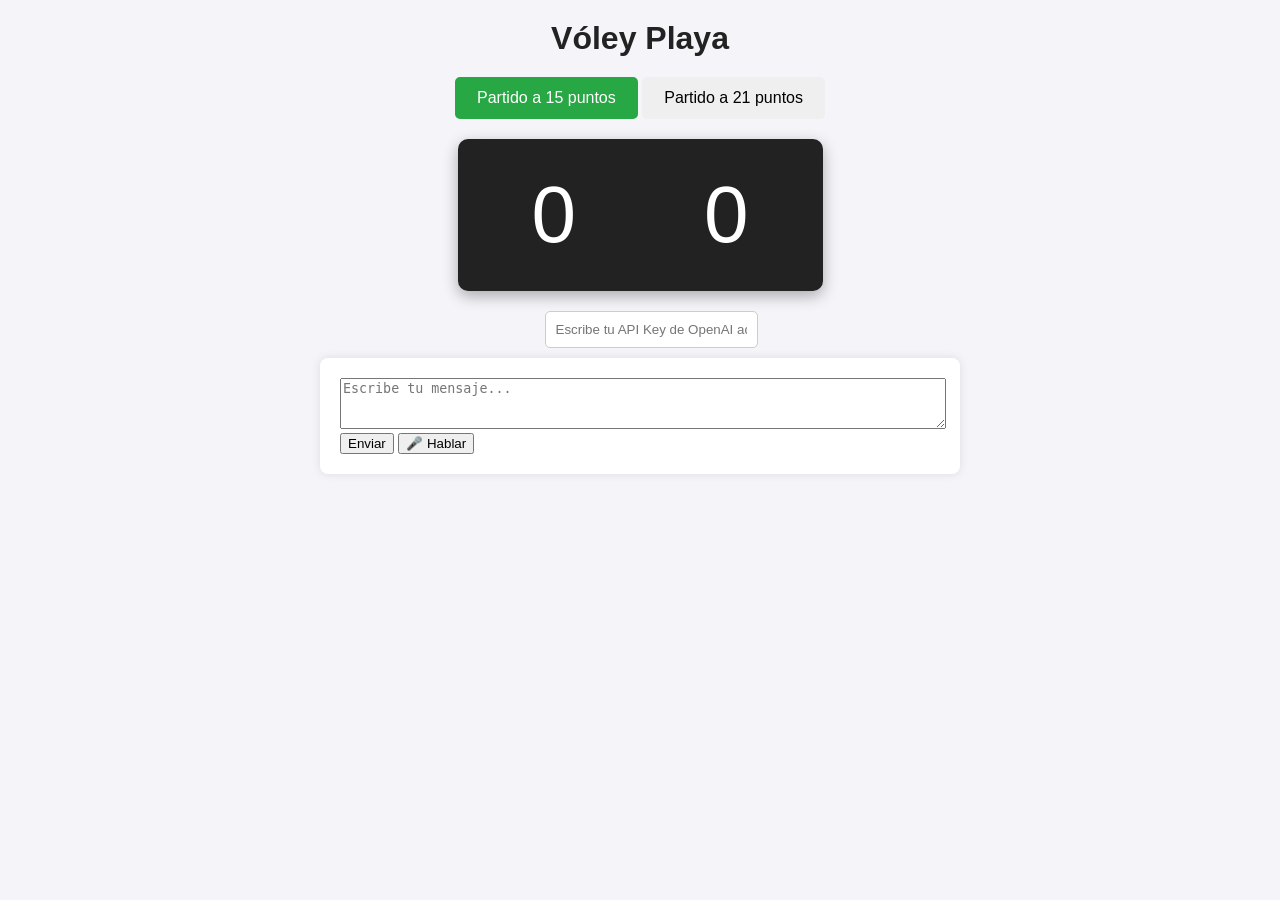
==== index.html @ 0c1d7a26 "Update index.html" ====
<!DOCTYPE html>
<html lang="en">
<head>
  <meta charset="UTF-8">
  <meta name="viewport" content="width=device-width, initial-scale=1.0">
  <title>Chat con OpenAI</title>
  <style>
    body {
      font-family: Arial, sans-serif;
      background-color: #f4f4f9;
      display: flex;
      align-items: center;
      height: 100vh;
      margin: 0;
      flex-direction: column;
    }
    #chatBox {
      width: 90%;
      max-width: 600px;
      margin: 0 auto;
      background-color: #fff;
      padding: 20px;
      border-radius: 8px;
      box-shadow: 0 0 10px rgba(0, 0, 0, 0.1);
    }
    .message {
      margin: 10px 0;
      padding: 10px;
      border-radius: 5px;
    }
    .user {
      background-color: #d1e7fd;
      text-align: right;
    }
    .assistant {
      background-color: #f8d7da;
    }
    #inputContainer {
        margin-top: 20px;
	margin-bottom: 10px;
    }
    #textInput {
        width: 100%;
        padding: 10px;
        border-radius: 5px;
        border: 1px solid #ccc;
    }
    .title {
      font-size: 2rem;
      font-weight: bold;
      margin-top: 20px;
      margin-bottom: 20px;
      color: #222;
    }
    .scoreboard {
      text-align: center;
      background: #222;
      color: #fff;
      border-radius: 10px;
      padding: 20px;
      box-shadow: 0 5px 15px rgba(0, 0, 0, 0.3);
      width: 90%;
      max-width: 325px;
    }
    .teams {
      display: flex;
      justify-content: space-between;
      gap: 20px;
      align-items: center;
    }
    .team {
      flex: 1;
      padding: 10px;
      border-radius: 8px;
      transition: background-color 0.3s;
    }
    .team.winning {
      background-color: #28a745;
      color: #fff;
    }
    .team-score {
      font-size: 5rem;
    }
    .match-buttons {
      margin-bottom: 20px;
    }
    .match-button {
      padding: 10px 20px;
      font-size: 1rem;
      border-radius: 5px;
      border: 2px solid transparent;
      cursor: pointer;
      transition: all 0.3s ease;
    }
    .match-button.active {
      background-color: #28a745;
      color: white;
      border-color: #28a745;
    }
    .match-button:not(.active):hover {
      background-color: #d1d1d1;
    }
  </style>
</head>
<body>
  <div class="title">Vóley Playa</div>
  <div class="match-buttons">
    <button class="match-button active" id="button15" onclick="updateMatchButtonStyles(15)">Partido a 15 puntos</button>
    <button class="match-button" id="button21" onclick="updateMatchButtonStyles(21)">Partido a 21 puntos</button>
  </div>
  <div class="scoreboard">
    <div class="teams">
      <div id="team1" class="team">
        <div class="team-score" id="score1">0</div>
      </div>
      <div id="team2" class="team">
        <div class="team-score" id="score2">0</div>
      </div>
    </div>
  </div>
  <div id="inputContainer">
    <input type="text" id="textInput" placeholder="Escribe tu API Key de OpenAI aquí...">
  </div>
  <div id="chatBox">
    <div id="messages"></div>
    <textarea id="userInput" placeholder="Escribe tu mensaje..." rows="3" style="width: 100%;"></textarea>
    <button onclick="sendMessage()">Enviar</button>
    <button onclick="startVoiceInput()">🎤 Hablar</button>
  </div>

  <script>

    function updateMatchButtonStyles(selectedPoints) {
      const button15 = document.getElementById('button15');
      const button21 = document.getElementById('button21');

      if (selectedPoints === 15) {
        button15.classList.add('active');
        button21.classList.remove('active');
      } else if (selectedPoints === 21) {
        button21.classList.add('active');
        button15.classList.remove('active');
      }
    }

const messagesHistory = [
  {
    role: "system",
    content: "Eres un asistente que lleva el marcador de un partido de voley playa. Ejemplos: 'Puntuación 1 0 ganando equipo A.', 'Puntuación 0 0 empate.', solamente puedes decirlo así"
  }
];

async function sendMessage() {
  const userInput = document.getElementById('userInput').value;
  if (!userInput.trim()) return;

  addMessage('user', userInput);

  messagesHistory.push({
    role: "user",
    content: userInput
  });

  const assistantResponse = await chatWithOpenAI(messagesHistory);

  addMessage('assistant', assistantResponse);

  // Lee en voz alta la respuesta del asistente
  speak(assistantResponse);

  document.getElementById('userInput').value = '';
}

function addMessage(role, content) {
  const messagesDiv = document.getElementById('messages');
  const messageDiv = document.createElement('div');
  messageDiv.className = `message ${role}`;
  messageDiv.innerText = content;
  messagesDiv.appendChild(messageDiv);
  messagesDiv.scrollTop = messagesDiv.scrollHeight;
}

async function chatWithOpenAI(history) {
  const apiKey = document.getElementById('textInput').value; // Reemplaza con tu clave de API de OpenAI
  try {
    const response = await fetch('https://api.openai.com/v1/chat/completions', {
      method: 'POST',
      headers: {
        'Content-Type': 'application/json',
        'Authorization': `Bearer ${apiKey}`
      },
      body: JSON.stringify({
        model: "gpt-4o-mini",
        messages: history
      })
    });

    const data = await response.json();
    const assistantMessage = data.choices[0].message.content;

    // Procesar la respuesta similar al código en Python
    const processedMessage = processResponse(assistantMessage);
    history.push({ role: "assistant", content: processedMessage });

    return processedMessage;

  } catch (error) {
    console.error("Error al comunicarse con la API:", error);
    return "Error al obtener respuesta.";
  }
}

function processResponse(response) {
  let A = 0, B = 0;
  if (response.length >= 12) {
    const parts = response.match(/\d+/g);
    if (parts && parts.length >= 2) {
      A = parseInt(parts[0], 10);
      B = parseInt(parts[1], 10);
    }

    document.getElementById('score1').innerText = A;
    document.getElementById('score2').innerText = B;

    const team1 = document.getElementById('team1');
    const team2 = document.getElementById('team2');

if (A > B) {
	team1.classList.add('winning');
	team2.classList.remove('winning');
} else if (B > A) {
	team2.classList.add('winning');
	team1.classList.remove('winning');
} else {
	team1.classList.remove('winning');
	team2.classList.remove('winning');
}
    let fin=15; let cambio=5;
    const button = document.getElementById('button15'); 
    if (button.classList.contains('active')) {
	fin = 15;
	cambio = 5;
    } else {
	fin = 21;
	cambio = 7;
    }
		
    if (A === 15 || B === 15) {
      response = "Fin del partido, " + response;
      response = response.replace("ganando", "gana el");
    }
    if ((A + B) % cambio === 0 && (A !== 0 || B !== 0)) {
      response += " Cambio de campo.";
    }
  }
  return response;
}

// Función para leer en voz alta
function speak(text) {
  if ('speechSynthesis' in window) {
    const utterance = new SpeechSynthesisUtterance(text);
    utterance.lang = 'es-ES'; // Configura el idioma a español
    window.speechSynthesis.speak(utterance);
  } else {
    console.warn("El navegador no soporta la API de Speech Synthesis");
  }
}

// Función para reconocimiento de voz
function startContinuousRecognition() {
  if (!('webkitSpeechRecognition' in window)) {
    alert("Tu navegador no soporta reconocimiento de voz");
    return;
  }
  const recognition = new webkitSpeechRecognition();
  recognition.lang = 'es-ES'; // Configura el idioma a español
  recognition.interimResults = true; // No mostrar resultados intermedios
  recognition.continuous = false; // Reconocimiento continuo
  //recognition.maxAlternatives = 1; // Solo una interpretación de lo dicho
  
  let noisMuted = true;

  // Pausa temporal para ignorar resultados
  function muteRecognition(duration = 4000) {
	console.log("Reconocimiento silenciado");
    isMuted = true;
    setTimeout(() => {
		console.log("Reconocimiento habilitado");
		isMuted = false;
    }, 4000);
  }

  recognition.start();

  recognition.onresult = (event) => {
	if (noisMuted) {
		console.log("Dentro");
		let interimTranscript = '';
		let finalTranscript = '';

		for (let i = event.resultIndex; i < event.results.length; i++) {
		  const transcript = event.results[i][0].transcript;
		  if (event.results[i].isFinal) {
			finalTranscript += transcript;
		  } else {
			interimTranscript += transcript;
		  }
		}

		document.getElementById('userInput').value = interimTranscript;

		if (finalTranscript.toLowerCase().includes("marcador")) {
		  const messageStart = finalTranscript.toLowerCase().indexOf("marcador") + 9;
		  const messageContent = finalTranscript.substring(messageStart).trim();

		  if (messageContent) {
			document.getElementById('userInput').value = messageContent;
			sendMessage();
			//recognition.stop();
			//setTimeout(() => recognition.start(), 1000);
			// Silencia el reconocimiento durante un segundo
			//muteRecognition(4000);
			noisMuted = false;
			setTimeout(() => {
				console.log("Reconocimiento habilitado");
				recognition.stop();
				noisMuted = true;
			}, 1000);
		  }
		}
	}
  };

  recognition.onerror = (event) => {
    const nof = "No furula";
    document.getElementById('userInput').value = event.error;
    console.error("Error en el reconocimiento de voz:", event.error);
    //recognition.start();
  };

  recognition.onend = () => {
    //const nnof = "fin";
    //document.getElementById('userInput').value = nnof;
    console.log("Reconocimiento de voz finalizado");
    recognition.start();
  };
}
// Iniciar reconocimiento continuo al cargar la página
window.onload = () => {
  startContinuousRecognition();
};
  </script>
</body>
</html>
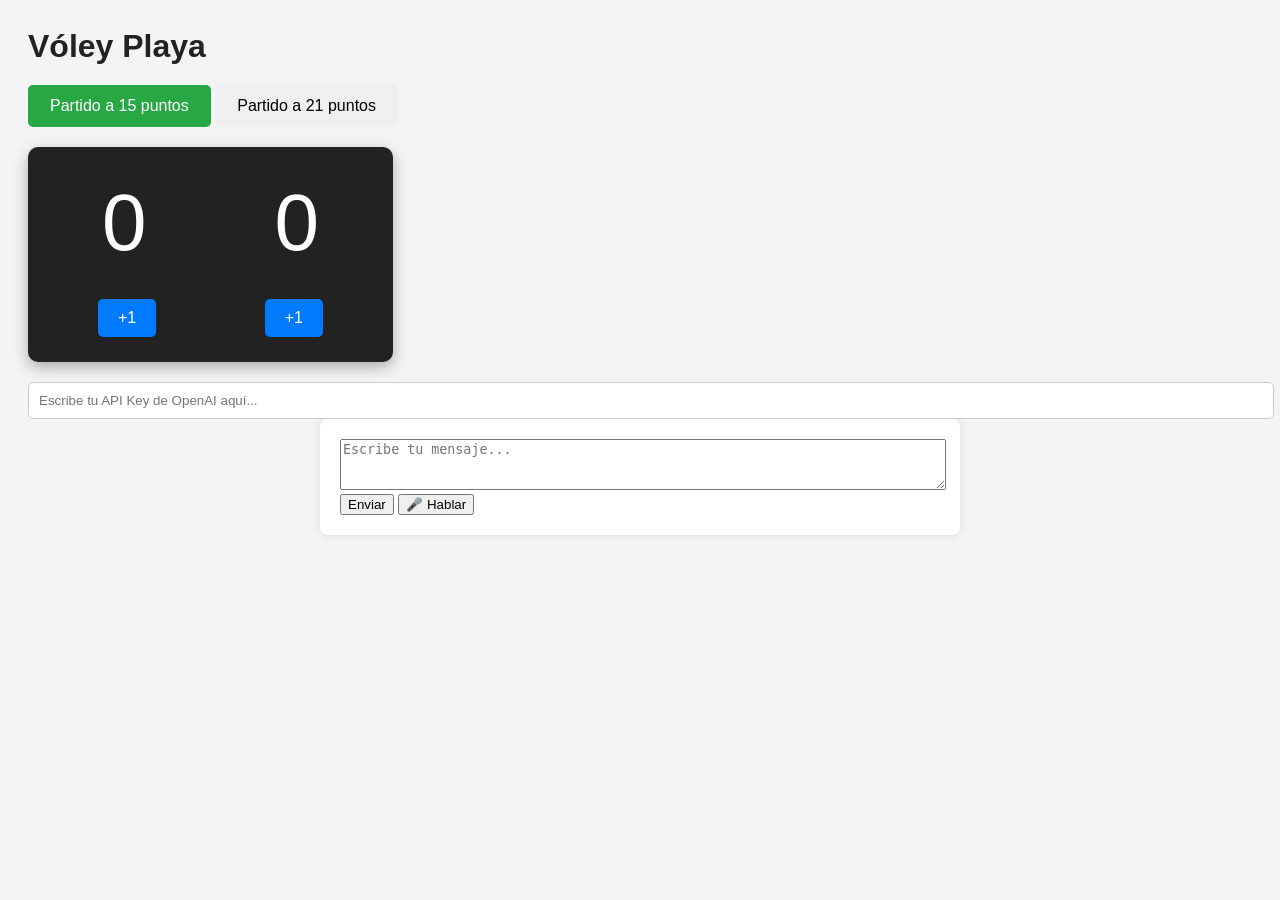
==== commit 90d22922: "Quito el código JavaScript" ====
--- a/index.html
+++ b/index.html
@@ -7,15 +7,11 @@
   <style>
     body {
       font-family: Arial, sans-serif;
-      background-color: #f4f4f9;
-      display: flex;
-      align-items: center;
-      height: 100vh;
-      margin: 0;
-      flex-direction: column;
+      background-color: #f4f4f4;
+      padding: 20px;
     }
     #chatBox {
-      width: 90%;
+      width: 100%;
       max-width: 600px;
       margin: 0 auto;
       background-color: #fff;
@@ -37,7 +33,6 @@
     }
     #inputContainer {
         margin-top: 20px;
-	margin-bottom: 10px;
     }
     #textInput {
         width: 100%;
@@ -48,7 +43,6 @@
     .title {
       font-size: 2rem;
       font-weight: bold;
-      margin-top: 20px;
       margin-bottom: 20px;
       color: #222;
     }
@@ -78,8 +72,31 @@
       background-color: #28a745;
       color: #fff;
     }
+    .team-name {
+      font-size: 1.5rem;
+      margin-bottom: 5px;
+    }
     .team-score {
       font-size: 5rem;
+    }
+    .buttons {
+      display: flex;
+      justify-content: space-between;
+      margin-top: 15px;
+    }
+    .button {
+      padding: 10px 20px;
+      background-color: #007bff;
+      color: white;
+      border: none;
+      border-radius: 5px;
+      font-size: 1rem;
+      cursor: pointer;
+      margin: 5px 50px;
+      transition: background-color 0.3s;
+    }
+    .button:hover {
+      background-color: #0056b3;
     }
     .match-buttons {
       margin-bottom: 20px;
@@ -111,11 +128,17 @@
   <div class="scoreboard">
     <div class="teams">
       <div id="team1" class="team">
+        <!--<div class="team-name">Equipo 1</div>-->
         <div class="team-score" id="score1">0</div>
       </div>
       <div id="team2" class="team">
+        <!--<div class="team-name">Equipo 2</div>-->
         <div class="team-score" id="score2">0</div>
       </div>
+    </div>
+    <div class="buttons">
+      <button class="button" onclick="incrementScore('team1')">+1</button>
+      <button class="button" onclick="incrementScore('team2')">+1</button>
     </div>
   </div>
   <div id="inputContainer">
@@ -128,228 +151,6 @@
     <button onclick="startVoiceInput()">🎤 Hablar</button>
   </div>
 
-  <script>
-
-    function updateMatchButtonStyles(selectedPoints) {
-      const button15 = document.getElementById('button15');
-      const button21 = document.getElementById('button21');
-
-      if (selectedPoints === 15) {
-        button15.classList.add('active');
-        button21.classList.remove('active');
-      } else if (selectedPoints === 21) {
-        button21.classList.add('active');
-        button15.classList.remove('active');
-      }
-    }
-
-const messagesHistory = [
-  {
-    role: "system",
-    content: "Eres un asistente que lleva el marcador de un partido de voley playa. Ejemplos: 'Puntuación 1 0 ganando equipo A.', 'Puntuación 0 0 empate.', solamente puedes decirlo así"
-  }
-];
-
-async function sendMessage() {
-  const userInput = document.getElementById('userInput').value;
-  if (!userInput.trim()) return;
-
-  addMessage('user', userInput);
-
-  messagesHistory.push({
-    role: "user",
-    content: userInput
-  });
-
-  const assistantResponse = await chatWithOpenAI(messagesHistory);
-
-  addMessage('assistant', assistantResponse);
-
-  // Lee en voz alta la respuesta del asistente
-  speak(assistantResponse);
-
-  document.getElementById('userInput').value = '';
-}
-
-function addMessage(role, content) {
-  const messagesDiv = document.getElementById('messages');
-  const messageDiv = document.createElement('div');
-  messageDiv.className = `message ${role}`;
-  messageDiv.innerText = content;
-  messagesDiv.appendChild(messageDiv);
-  messagesDiv.scrollTop = messagesDiv.scrollHeight;
-}
-
-async function chatWithOpenAI(history) {
-  const apiKey = document.getElementById('textInput').value; // Reemplaza con tu clave de API de OpenAI
-  try {
-    const response = await fetch('https://api.openai.com/v1/chat/completions', {
-      method: 'POST',
-      headers: {
-        'Content-Type': 'application/json',
-        'Authorization': `Bearer ${apiKey}`
-      },
-      body: JSON.stringify({
-        model: "gpt-4o-mini",
-        messages: history
-      })
-    });
-
-    const data = await response.json();
-    const assistantMessage = data.choices[0].message.content;
-
-    // Procesar la respuesta similar al código en Python
-    const processedMessage = processResponse(assistantMessage);
-    history.push({ role: "assistant", content: processedMessage });
-
-    return processedMessage;
-
-  } catch (error) {
-    console.error("Error al comunicarse con la API:", error);
-    return "Error al obtener respuesta.";
-  }
-}
-
-function processResponse(response) {
-  let A = 0, B = 0;
-  if (response.length >= 12) {
-    const parts = response.match(/\d+/g);
-    if (parts && parts.length >= 2) {
-      A = parseInt(parts[0], 10);
-      B = parseInt(parts[1], 10);
-    }
-
-    document.getElementById('score1').innerText = A;
-    document.getElementById('score2').innerText = B;
-
-    const team1 = document.getElementById('team1');
-    const team2 = document.getElementById('team2');
-
-if (A > B) {
-	team1.classList.add('winning');
-	team2.classList.remove('winning');
-} else if (B > A) {
-	team2.classList.add('winning');
-	team1.classList.remove('winning');
-} else {
-	team1.classList.remove('winning');
-	team2.classList.remove('winning');
-}
-    let fin=15; let cambio=5;
-    const button = document.getElementById('button15'); 
-    if (button.classList.contains('active')) {
-	fin = 15;
-	cambio = 5;
-    } else {
-	fin = 21;
-	cambio = 7;
-    }
-		
-    if (A === 15 || B === 15) {
-      response = "Fin del partido, " + response;
-      response = response.replace("ganando", "gana el");
-    }
-    if ((A + B) % cambio === 0 && (A !== 0 || B !== 0)) {
-      response += " Cambio de campo.";
-    }
-  }
-  return response;
-}
-
-// Función para leer en voz alta
-function speak(text) {
-  if ('speechSynthesis' in window) {
-    const utterance = new SpeechSynthesisUtterance(text);
-    utterance.lang = 'es-ES'; // Configura el idioma a español
-    window.speechSynthesis.speak(utterance);
-  } else {
-    console.warn("El navegador no soporta la API de Speech Synthesis");
-  }
-}
-
-// Función para reconocimiento de voz
-function startContinuousRecognition() {
-  if (!('webkitSpeechRecognition' in window)) {
-    alert("Tu navegador no soporta reconocimiento de voz");
-    return;
-  }
-  const recognition = new webkitSpeechRecognition();
-  recognition.lang = 'es-ES'; // Configura el idioma a español
-  recognition.interimResults = true; // No mostrar resultados intermedios
-  recognition.continuous = false; // Reconocimiento continuo
-  //recognition.maxAlternatives = 1; // Solo una interpretación de lo dicho
-  
-  let noisMuted = true;
-
-  // Pausa temporal para ignorar resultados
-  function muteRecognition(duration = 4000) {
-	console.log("Reconocimiento silenciado");
-    isMuted = true;
-    setTimeout(() => {
-		console.log("Reconocimiento habilitado");
-		isMuted = false;
-    }, 4000);
-  }
-
-  recognition.start();
-
-  recognition.onresult = (event) => {
-	if (noisMuted) {
-		console.log("Dentro");
-		let interimTranscript = '';
-		let finalTranscript = '';
-
-		for (let i = event.resultIndex; i < event.results.length; i++) {
-		  const transcript = event.results[i][0].transcript;
-		  if (event.results[i].isFinal) {
-			finalTranscript += transcript;
-		  } else {
-			interimTranscript += transcript;
-		  }
-		}
-
-		document.getElementById('userInput').value = interimTranscript;
-
-		if (finalTranscript.toLowerCase().includes("marcador")) {
-		  const messageStart = finalTranscript.toLowerCase().indexOf("marcador") + 9;
-		  const messageContent = finalTranscript.substring(messageStart).trim();
-
-		  if (messageContent) {
-			document.getElementById('userInput').value = messageContent;
-			sendMessage();
-			//recognition.stop();
-			//setTimeout(() => recognition.start(), 1000);
-			// Silencia el reconocimiento durante un segundo
-			//muteRecognition(4000);
-			noisMuted = false;
-			setTimeout(() => {
-				console.log("Reconocimiento habilitado");
-				recognition.stop();
-				noisMuted = true;
-			}, 1000);
-		  }
-		}
-	}
-  };
-
-  recognition.onerror = (event) => {
-    const nof = "No furula";
-    document.getElementById('userInput').value = event.error;
-    console.error("Error en el reconocimiento de voz:", event.error);
-    //recognition.start();
-  };
-
-  recognition.onend = () => {
-    //const nnof = "fin";
-    //document.getElementById('userInput').value = nnof;
-    console.log("Reconocimiento de voz finalizado");
-    recognition.start();
-  };
-}
-// Iniciar reconocimiento continuo al cargar la página
-window.onload = () => {
-  startContinuousRecognition();
-};
-  </script>
+  <script src="marcador.js"></script>
 </body>
 </html>
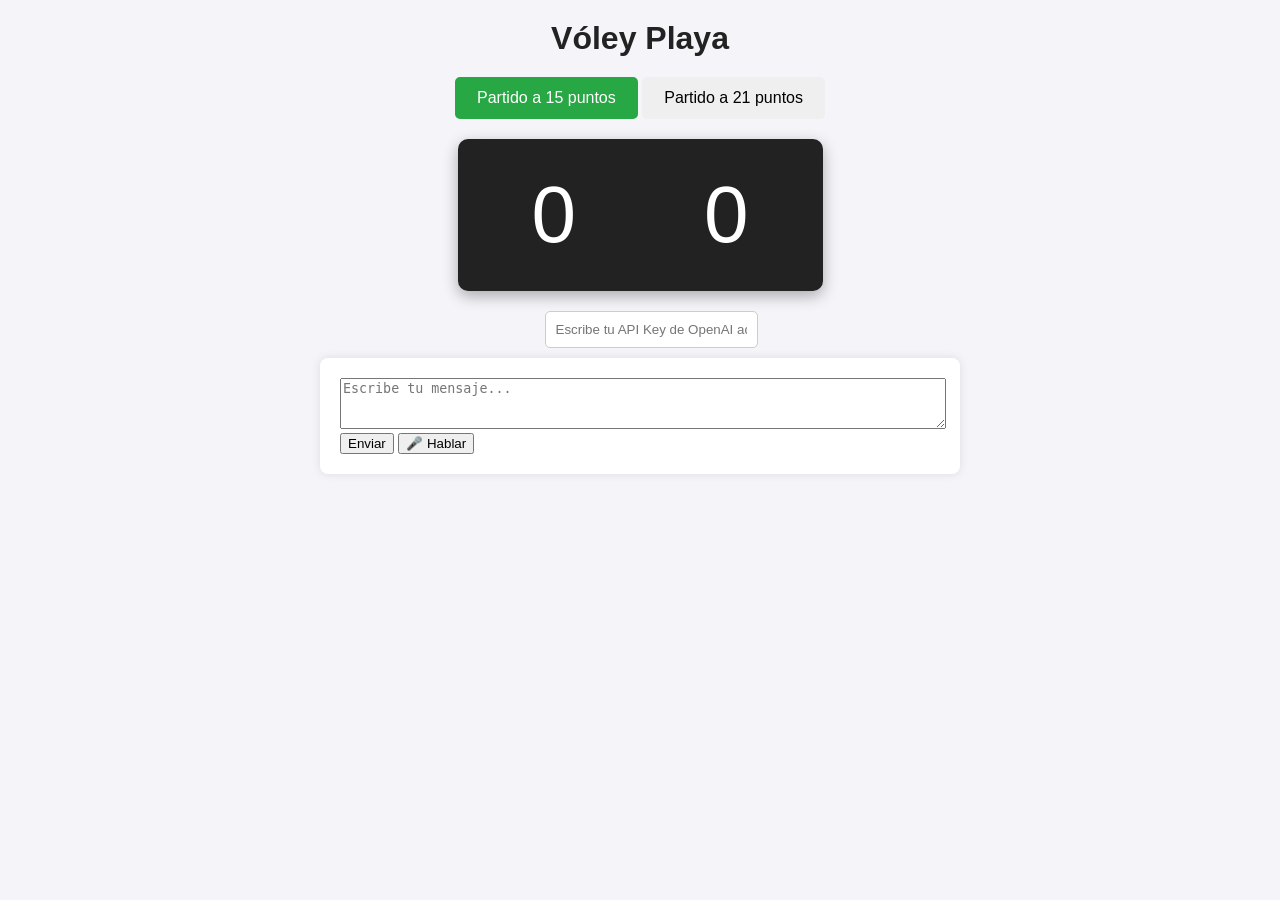
==== commit edb774ae: "Quitar código JavaScript" ====
--- a/index.html
+++ b/index.html
@@ -7,11 +7,15 @@
   <style>
     body {
       font-family: Arial, sans-serif;
-      background-color: #f4f4f4;
-      padding: 20px;
+      background-color: #f4f4f9;
+      display: flex;
+      align-items: center;
+      height: 100vh;
+      margin: 0;
+      flex-direction: column;
     }
     #chatBox {
-      width: 100%;
+      width: 90%;
       max-width: 600px;
       margin: 0 auto;
       background-color: #fff;
@@ -33,6 +37,7 @@
     }
     #inputContainer {
         margin-top: 20px;
+	margin-bottom: 10px;
     }
     #textInput {
         width: 100%;
@@ -43,6 +48,7 @@
     .title {
       font-size: 2rem;
       font-weight: bold;
+      margin-top: 20px;
       margin-bottom: 20px;
       color: #222;
     }
@@ -72,31 +78,8 @@
       background-color: #28a745;
       color: #fff;
     }
-    .team-name {
-      font-size: 1.5rem;
-      margin-bottom: 5px;
-    }
     .team-score {
       font-size: 5rem;
-    }
-    .buttons {
-      display: flex;
-      justify-content: space-between;
-      margin-top: 15px;
-    }
-    .button {
-      padding: 10px 20px;
-      background-color: #007bff;
-      color: white;
-      border: none;
-      border-radius: 5px;
-      font-size: 1rem;
-      cursor: pointer;
-      margin: 5px 50px;
-      transition: background-color 0.3s;
-    }
-    .button:hover {
-      background-color: #0056b3;
     }
     .match-buttons {
       margin-bottom: 20px;
@@ -128,17 +111,11 @@
   <div class="scoreboard">
     <div class="teams">
       <div id="team1" class="team">
-        <!--<div class="team-name">Equipo 1</div>-->
         <div class="team-score" id="score1">0</div>
       </div>
       <div id="team2" class="team">
-        <!--<div class="team-name">Equipo 2</div>-->
         <div class="team-score" id="score2">0</div>
       </div>
-    </div>
-    <div class="buttons">
-      <button class="button" onclick="incrementScore('team1')">+1</button>
-      <button class="button" onclick="incrementScore('team2')">+1</button>
     </div>
   </div>
   <div id="inputContainer">
@@ -151,6 +128,6 @@
     <button onclick="startVoiceInput()">🎤 Hablar</button>
   </div>
 
-  <script src="marcador.js"></script>
+  <script src="marcador.js" ></script>
 </body>
 </html>
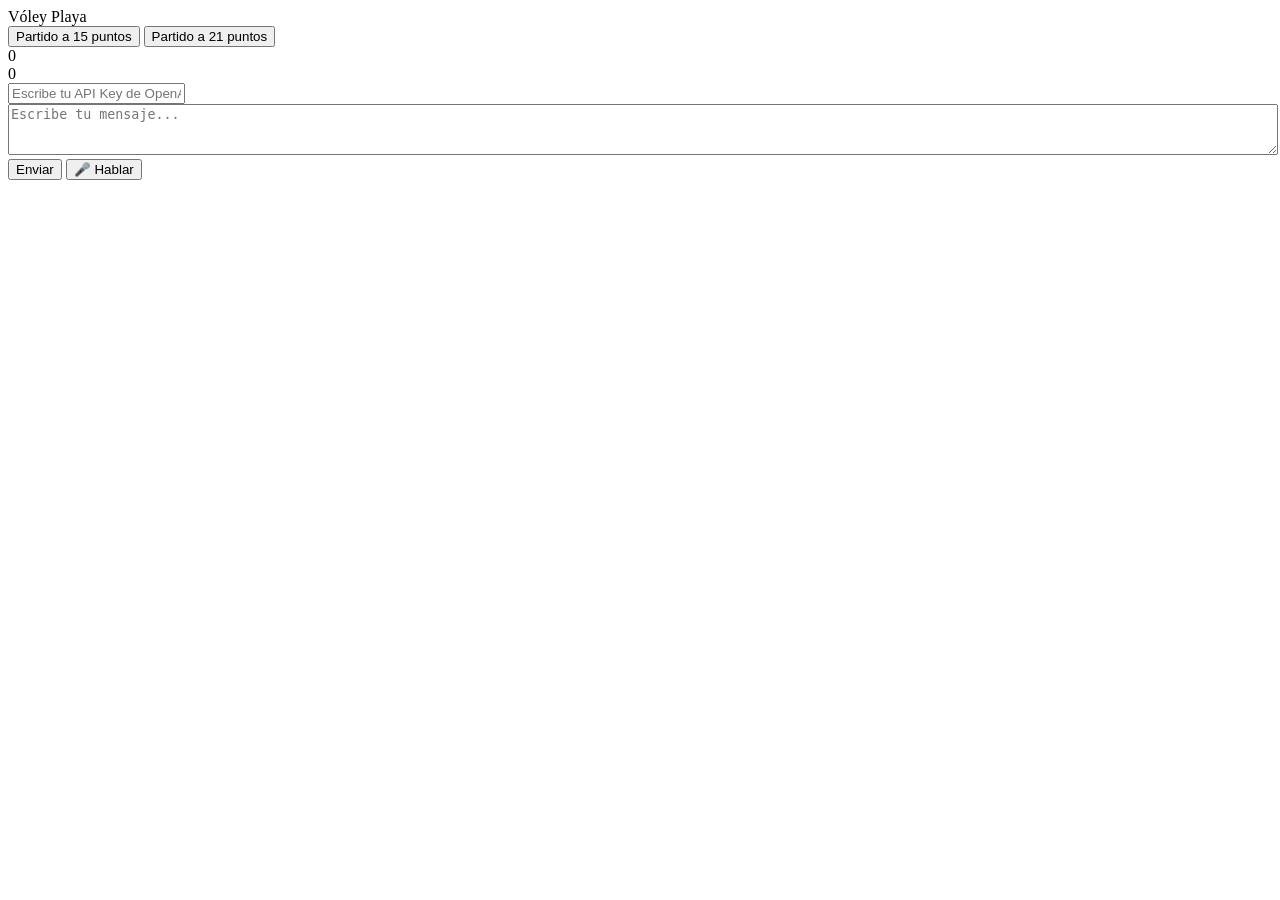
==== commit 6fc18939: "Quitar css" ====
--- a/index.html
+++ b/index.html
@@ -4,103 +4,7 @@
   <meta charset="UTF-8">
   <meta name="viewport" content="width=device-width, initial-scale=1.0">
   <title>Chat con OpenAI</title>
-  <style>
-    body {
-      font-family: Arial, sans-serif;
-      background-color: #f4f4f9;
-      display: flex;
-      align-items: center;
-      height: 100vh;
-      margin: 0;
-      flex-direction: column;
-    }
-    #chatBox {
-      width: 90%;
-      max-width: 600px;
-      margin: 0 auto;
-      background-color: #fff;
-      padding: 20px;
-      border-radius: 8px;
-      box-shadow: 0 0 10px rgba(0, 0, 0, 0.1);
-    }
-    .message {
-      margin: 10px 0;
-      padding: 10px;
-      border-radius: 5px;
-    }
-    .user {
-      background-color: #d1e7fd;
-      text-align: right;
-    }
-    .assistant {
-      background-color: #f8d7da;
-    }
-    #inputContainer {
-        margin-top: 20px;
-	margin-bottom: 10px;
-    }
-    #textInput {
-        width: 100%;
-        padding: 10px;
-        border-radius: 5px;
-        border: 1px solid #ccc;
-    }
-    .title {
-      font-size: 2rem;
-      font-weight: bold;
-      margin-top: 20px;
-      margin-bottom: 20px;
-      color: #222;
-    }
-    .scoreboard {
-      text-align: center;
-      background: #222;
-      color: #fff;
-      border-radius: 10px;
-      padding: 20px;
-      box-shadow: 0 5px 15px rgba(0, 0, 0, 0.3);
-      width: 90%;
-      max-width: 325px;
-    }
-    .teams {
-      display: flex;
-      justify-content: space-between;
-      gap: 20px;
-      align-items: center;
-    }
-    .team {
-      flex: 1;
-      padding: 10px;
-      border-radius: 8px;
-      transition: background-color 0.3s;
-    }
-    .team.winning {
-      background-color: #28a745;
-      color: #fff;
-    }
-    .team-score {
-      font-size: 5rem;
-    }
-    .match-buttons {
-      margin-bottom: 20px;
-    }
-    .match-button {
-      padding: 10px 20px;
-      font-size: 1rem;
-      border-radius: 5px;
-      border: 2px solid transparent;
-      cursor: pointer;
-      transition: all 0.3s ease;
-    }
-    .match-button.active {
-      background-color: #28a745;
-      color: white;
-      border-color: #28a745;
-    }
-    .match-button:not(.active):hover {
-      background-color: #d1d1d1;
-    }
-  </style>
+  <link rel="stylesheet" href="marcador.css">
 </head>
 <body>
   <div class="title">Vóley Playa</div>
